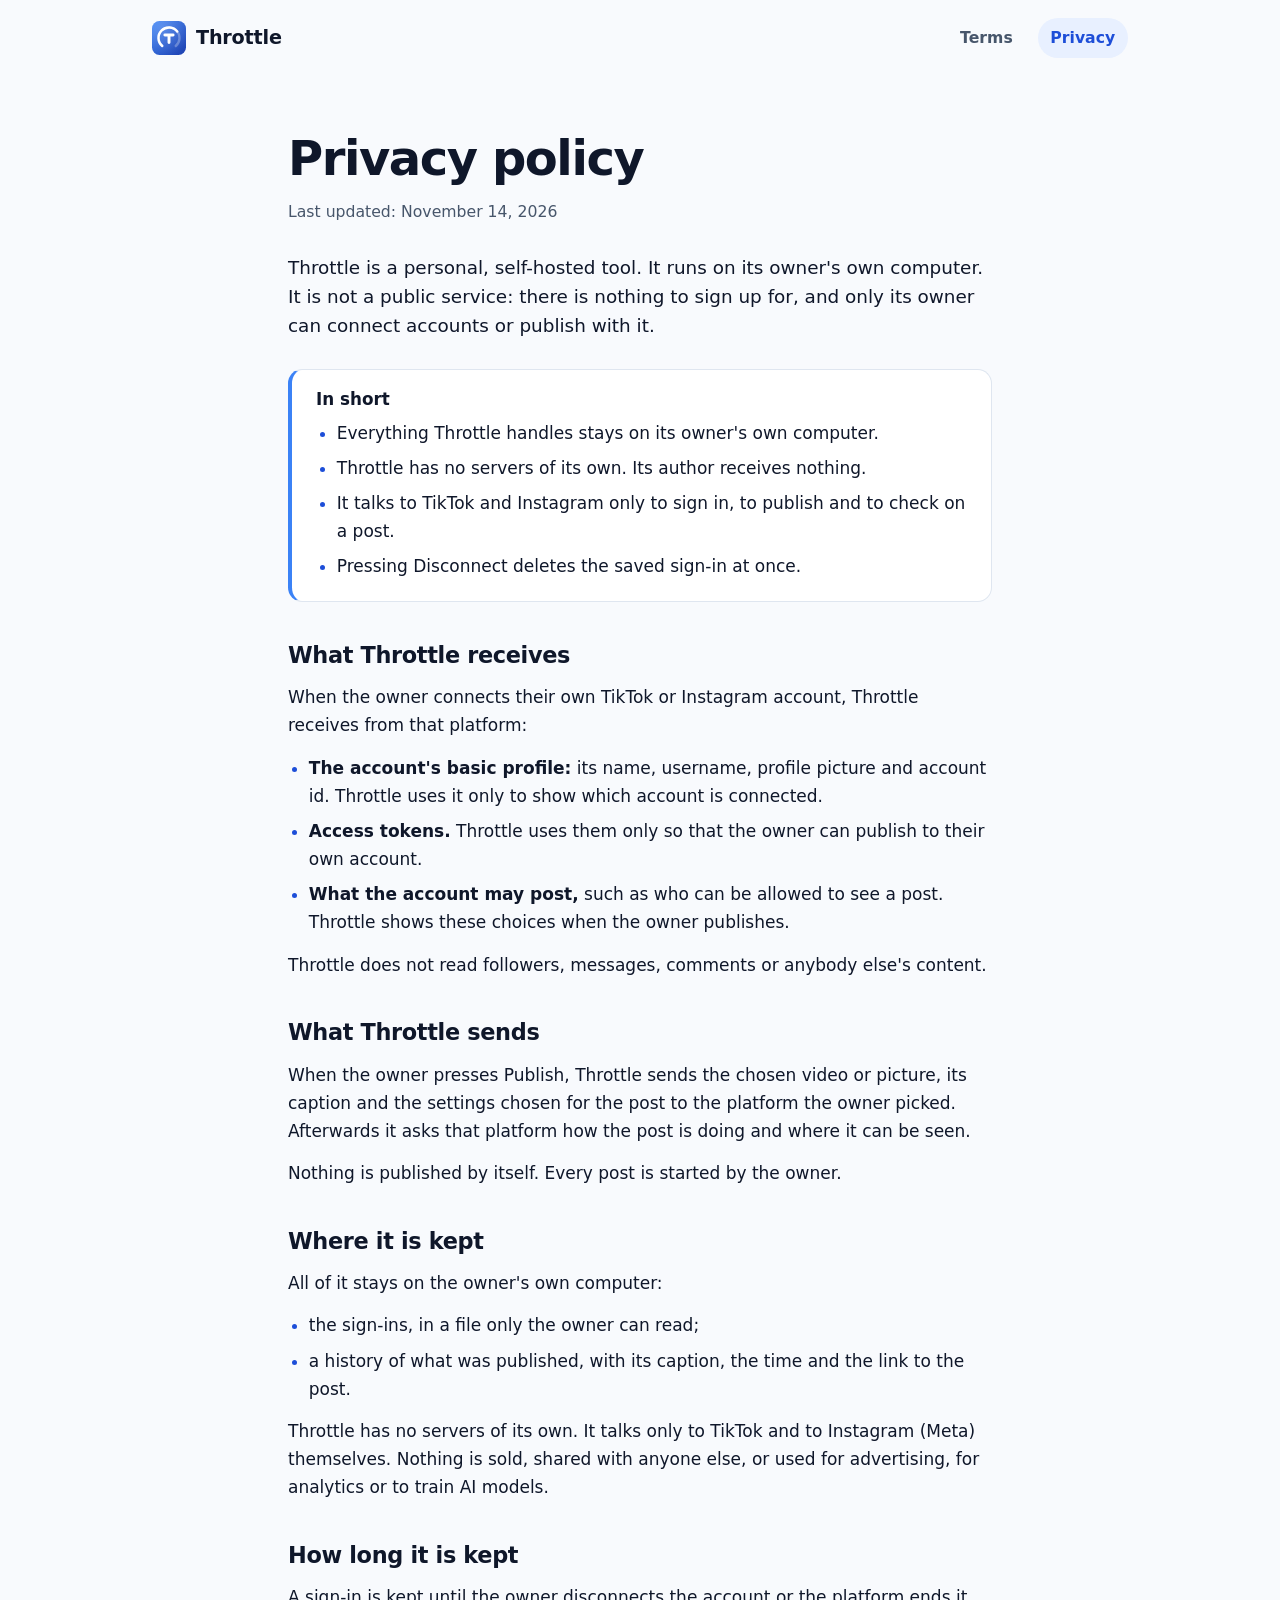
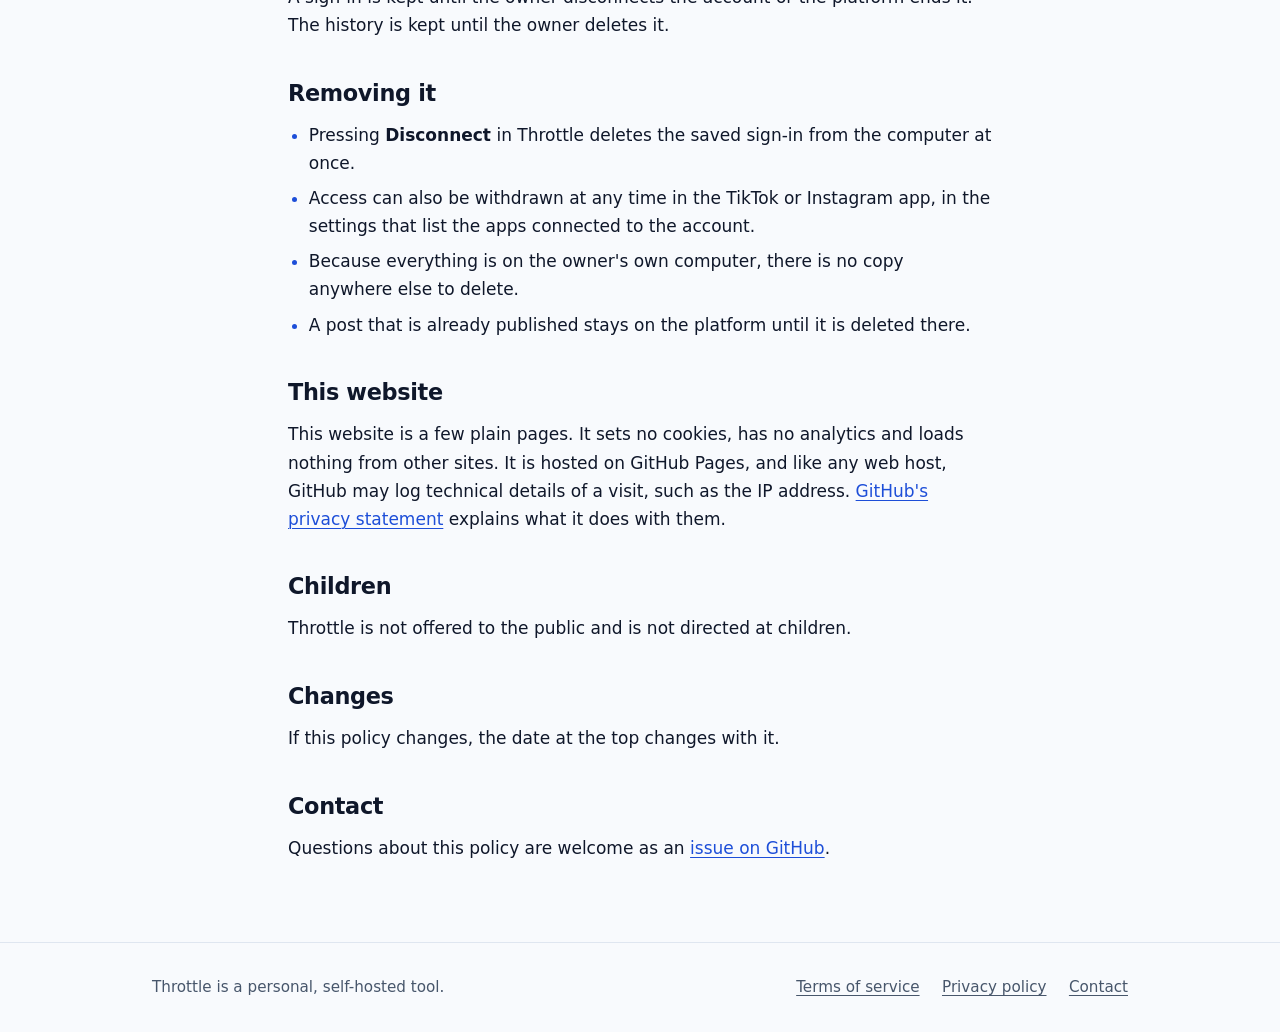
==== privacy.html @ 97208fbb "startup" ====
<!doctype html>
<html lang="en">
<head>
  <meta charset="utf-8">
  <meta name="viewport" content="width=device-width, initial-scale=1">
  <meta http-equiv="Content-Security-Policy" content="default-src 'none'; style-src 'self'; img-src 'self'; base-uri 'none'; form-action 'none'">
  <title>Privacy policy | Throttle</title>
  <meta name="description" content="What Throttle handles when its owner connects a TikTok or Instagram account, where it is kept and how to remove it.">
  <meta property="og:type" content="website">
  <meta property="og:site_name" content="Throttle">
  <meta property="og:title" content="Throttle privacy policy">
  <meta property="og:description" content="What Throttle handles when its owner connects a TikTok or Instagram account, where it is kept and how to remove it.">
  <meta name="theme-color" content="#f8fafd" media="(prefers-color-scheme: light)">
  <meta name="theme-color" content="#0a1020" media="(prefers-color-scheme: dark)">
  <link rel="icon" href="assets/icon-32.png" sizes="32x32" type="image/png">
  <link rel="icon" href="assets/icon.svg" type="image/svg+xml">
  <link rel="apple-touch-icon" href="assets/icon-180.png">
  <link rel="stylesheet" href="assets/site.css">
</head>
<body>
  <a class="skip" href="#main">Skip to the content</a>

  <header class="top">
    <div class="wrap">
      <a class="brand" href="index.html">
        <img src="assets/icon.svg" alt="" width="34" height="34">
        <span>Throttle</span>
      </a>
      <nav class="nav" aria-label="Pages">
        <a href="terms.html">Terms</a>
        <a href="privacy.html" aria-current="page">Privacy</a>
      </nav>
    </div>
  </header>

  <main id="main" class="doc">
    <article class="wrap">
      <h1>Privacy policy</h1>
      <p class="dated">Last updated: November 14, 2026</p>

      <p class="opening">Throttle is a personal, self-hosted tool. It runs on its owner's own computer. It is not a public service: there is nothing to sign up for, and only its owner can connect accounts or publish with it.</p>

      <section class="short" aria-labelledby="short">
        <h2 id="short">In short</h2>
        <ul>
          <li>Everything Throttle handles stays on its owner's own computer.</li>
          <li>Throttle has no servers of its own. Its author receives nothing.</li>
          <li>It talks to TikTok and Instagram only to sign in, to publish and to check on a post.</li>
          <li>Pressing Disconnect deletes the saved sign-in at once.</li>
        </ul>
      </section>

      <h2 id="receives">What Throttle receives</h2>
      <p>When the owner connects their own TikTok or Instagram account, Throttle receives from that platform:</p>
      <ul>
        <li><strong>The account's basic profile:</strong> its name, username, profile picture and account id. Throttle uses it only to show which account is connected.</li>
        <li><strong>Access tokens.</strong> Throttle uses them only so that the owner can publish to their own account.</li>
        <li><strong>What the account may post,</strong> such as who can be allowed to see a post. Throttle shows these choices when the owner publishes.</li>
      </ul>
      <p>Throttle does not read followers, messages, comments or anybody else's content.</p>

      <h2 id="sends">What Throttle sends</h2>
      <p>When the owner presses Publish, Throttle sends the chosen video or picture, its caption and the settings chosen for the post to the platform the owner picked. Afterwards it asks that platform how the post is doing and where it can be seen.</p>
      <p>Nothing is published by itself. Every post is started by the owner.</p>

      <h2 id="kept">Where it is kept</h2>
      <p>All of it stays on the owner's own computer:</p>
      <ul>
        <li>the sign-ins, in a file only the owner can read;</li>
        <li>a history of what was published, with its caption, the time and the link to the post.</li>
      </ul>
      <p>Throttle has no servers of its own. It talks only to TikTok and to Instagram (Meta) themselves. Nothing is sold, shared with anyone else, or used for advertising, for analytics or to train AI models.</p>

      <h2 id="long">How long it is kept</h2>
      <p>A sign-in is kept until the owner disconnects the account or the platform ends it. The history is kept until the owner deletes it.</p>

      <h2 id="removing">Removing it</h2>
      <ul>
        <li>Pressing <strong>Disconnect</strong> in Throttle deletes the saved sign-in from the computer at once.</li>
        <li>Access can also be withdrawn at any time in the TikTok or Instagram app, in the settings that list the apps connected to the account.</li>
        <li>Because everything is on the owner's own computer, there is no copy anywhere else to delete.</li>
        <li>A post that is already published stays on the platform until it is deleted there.</li>
      </ul>

      <h2 id="site">This website</h2>
      <p>This website is a few plain pages. It sets no cookies, has no analytics and loads nothing from other sites. It is hosted on GitHub Pages, and like any web host, GitHub may log technical details of a visit, such as the IP address. <a href="https://docs.github.com/en/site-policy/privacy-policies/github-general-privacy-statement">GitHub's privacy statement</a> explains what it does with them.</p>

      <h2 id="children">Children</h2>
      <p>Throttle is not offered to the public and is not directed at children.</p>

      <h2 id="changes">Changes</h2>
      <p>If this policy changes, the date at the top changes with it.</p>

      <h2 id="contact">Contact</h2>
      <p>Questions about this policy are welcome as an <a href="https://github.com/p0six/throttle-web/issues">issue on GitHub</a>.</p>
    </article>
  </main>

  <footer class="foot">
    <div class="wrap">
      <p>Throttle is a personal, self-hosted tool.</p>
      <nav aria-label="Footer">
        <a href="terms.html">Terms of service</a>
        <a href="privacy.html" aria-current="page">Privacy policy</a>
        <a href="https://github.com/p0six/throttle-web/issues">Contact</a>
      </nav>
    </div>
  </footer>
</body>
</html>
---- assets/site.css ----
/* Throttle website. Plain CSS, no build step, nothing loaded from other sites. */

:root {
  color-scheme: light dark;

  --bg: #f8fafd;
  --surface: #ffffff;
  --ink: #0f172a;
  --muted: #47566b;
  --line: #dfe6f0;
  --accent: #1d4ed8;
  --accent-ink: #ffffff;
  --accent-soft: #e8f0ff;
  --ring: #3b82f6;
  --shadow: 0 1px 2px rgb(15 23 42 / 0.05), 0 12px 32px rgb(15 23 42 / 0.07);

  --sans: system-ui, -apple-system, "Segoe UI", Roboto, "Helvetica Neue", Arial, sans-serif;
  --round: ui-rounded, "SF Pro Rounded", system-ui, -apple-system, "Segoe UI", Roboto, "Helvetica Neue",
    Arial, sans-serif;

  --page: 66rem;
  --text: 44rem;
  --gutter: clamp(1.25rem, 4vw, 2.5rem);
}

@media (prefers-color-scheme: dark) {
  :root {
    --bg: #0a1020;
    --surface: #111a2f;
    --ink: #e9eefb;
    --muted: #a3b2cc;
    --line: #223050;
    --accent: #8fb6ff;
    --accent-ink: #0a1020;
    --accent-soft: #16233f;
    --ring: #60a5fa;
    --shadow: 0 1px 2px rgb(0 0 0 / 0.3), 0 12px 32px rgb(0 0 0 / 0.35);
  }
}

*,
*::before,
*::after {
  box-sizing: border-box;
}

html {
  -webkit-text-size-adjust: 100%;
  text-size-adjust: 100%;
  scroll-behavior: smooth;
}

body {
  margin: 0;
  min-height: 100vh;
  min-height: 100dvh;
  display: flex;
  flex-direction: column;
  background: var(--bg);
  color: var(--ink);
  font: 1.0625rem/1.65 var(--sans);
  -webkit-font-smoothing: antialiased;
  text-rendering: optimizeLegibility;
}

main {
  flex: 1;
}

img,
svg {
  display: block;
  max-width: 100%;
}

h1,
h2,
h3 {
  margin: 0;
  font-family: var(--round);
  line-height: 1.15;
  letter-spacing: -0.02em;
  text-wrap: balance;
}

p {
  margin: 0;
  text-wrap: pretty;
}

a {
  color: var(--accent);
  text-underline-offset: 0.18em;
  text-decoration-thickness: 0.07em;
}

a:hover {
  text-decoration-thickness: 0.12em;
}

:focus-visible {
  outline: 3px solid var(--ring);
  outline-offset: 3px;
  border-radius: 6px;
}

.wrap {
  width: 100%;
  max-width: var(--page);
  margin-inline: auto;
  padding-inline: var(--gutter);
}

.skip {
  position: absolute;
  left: var(--gutter);
  top: -4rem;
  z-index: 10;
  padding: 0.6rem 1rem;
  border-radius: 0.6rem;
  background: var(--accent);
  color: var(--accent-ink);
  font-weight: 600;
  text-decoration: none;
}

.skip:focus {
  top: 0.75rem;
}

/* ---------------------------------------------------------------- header */

.top {
  padding-block: 1.1rem;
}

.top .wrap {
  display: flex;
  align-items: center;
  justify-content: space-between;
  gap: 1rem;
}

.brand {
  display: inline-flex;
  align-items: center;
  gap: 0.65rem;
  color: var(--ink);
  font: 700 1.2rem/1 var(--round);
  letter-spacing: -0.01em;
  text-decoration: none;
}

.brand img {
  width: 2.1rem;
  height: 2.1rem;
}

.nav {
  display: flex;
  gap: clamp(0.25rem, 2vw, 0.75rem);
}

.nav a {
  padding: 0.45rem 0.8rem;
  border-radius: 999px;
  color: var(--muted);
  font-size: 0.98rem;
  font-weight: 550;
  text-decoration: none;
}

.nav a:hover {
  background: var(--accent-soft);
  color: var(--ink);
}

.nav a[aria-current="page"] {
  background: var(--accent-soft);
  color: var(--accent);
}

/* ------------------------------------------------------------------ hero */

.hero {
  padding-block: clamp(2.5rem, 7vw, 5.5rem) clamp(2.5rem, 6vw, 4.5rem);
}

.hero .wrap {
  display: grid;
  grid-template-columns: minmax(0, 1.25fr) minmax(0, 0.75fr);
  align-items: center;
  gap: clamp(2rem, 5vw, 4rem);
}

.eyebrow {
  display: inline-block;
  margin-bottom: 1.1rem;
  padding: 0.3rem 0.8rem;
  border-radius: 999px;
  background: var(--accent-soft);
  color: var(--accent);
  font-size: 0.9rem;
  font-weight: 600;
}

.hero h1 {
  font-size: clamp(2.3rem, 4.2vw + 1.1rem, 4rem);
  font-weight: 800;
  letter-spacing: -0.035em;
  line-height: 1.04;
}

.hero .lead {
  margin-top: 1.3rem;
  max-width: 36rem;
  color: var(--muted);
  font-size: clamp(1.1rem, 0.6vw + 1rem, 1.3rem);
  line-height: 1.55;
}

.actions {
  display: flex;
  flex-wrap: wrap;
  gap: 0.75rem;
  margin-top: 2rem;
}

.button {
  display: inline-flex;
  align-items: center;
  justify-content: center;
  min-height: 2.9rem;
  padding: 0.6rem 1.25rem;
  border: 1px solid transparent;
  border-radius: 999px;
  font-weight: 600;
  text-decoration: none;
}

.button.primary {
  background: var(--accent);
  color: var(--accent-ink);
}

.button.primary:hover {
  filter: brightness(1.08);
}

.button.quiet {
  border-color: var(--line);
  background: var(--surface);
  color: var(--ink);
}

.button.quiet:hover {
  border-color: var(--ring);
}

/* The app icon, in front of a gauge that fills as far as the throttle is pushed. */
.emblem {
  position: relative;
  justify-self: center;
  width: min(100%, 21rem);
  aspect-ratio: 1;
  display: grid;
  place-items: center;
}

.emblem .gauge {
  position: absolute;
  inset: 0;
  width: 100%;
  height: 100%;
  overflow: visible;
}

.gauge path {
  fill: none;
  stroke: var(--ring);
  stroke-width: 20;
  stroke-linecap: round;
}

.gauge .rest {
  opacity: 0.16;
}

.gauge .pushed {
  opacity: 0.85;
  stroke-dasharray: 100;
  stroke-dashoffset: 0;
  animation: push 1.4s cubic-bezier(0.2, 0.7, 0.2, 1) 0.15s backwards;
}

@keyframes push {
  from {
    stroke-dashoffset: 100;
  }
}

.emblem .tile {
  position: relative;
  width: 52%;
  height: auto;
  border-radius: 22.3%;
  box-shadow: 0 2px 4px rgb(15 23 42 / 0.12), 0 24px 48px rgb(30 64 175 / 0.28);
}

/* -------------------------------------------------------------- sections */

.band {
  padding-block: clamp(2.5rem, 6vw, 4.5rem);
}

.band.tinted {
  border-block: 1px solid var(--line);
  background: var(--surface);
}

.band h2 {
  font-size: clamp(1.6rem, 1.6vw + 1.1rem, 2.25rem);
  font-weight: 750;
}

.band .intro {
  margin-top: 0.7rem;
  max-width: 40rem;
  color: var(--muted);
}

.cards {
  display: grid;
  grid-template-columns: repeat(2, minmax(0, 1fr));
  gap: 1rem;
  margin: 2rem 0 0;
  padding: 0;
  list-style: none;
}

.card {
  padding: 1.5rem;
  border: 1px solid var(--line);
  border-radius: 1.1rem;
  background: var(--surface);
}

.card .glyph {
  width: 2.75rem;
  height: 2.75rem;
  margin-bottom: 1rem;
  padding: 0.6rem;
  border-radius: 0.8rem;
  background: var(--accent-soft);
  color: var(--accent);
}

.glyph svg {
  width: 100%;
  height: 100%;
  fill: none;
  stroke: currentColor;
  stroke-width: 1.8;
  stroke-linecap: round;
  stroke-linejoin: round;
}

.card h3,
.steps h3 {
  font-size: 1.15rem;
  font-weight: 700;
  letter-spacing: -0.01em;
}

.card p,
.steps p {
  margin-top: 0.45rem;
  color: var(--muted);
  font-size: 1rem;
  line-height: 1.6;
}

.steps {
  display: grid;
  grid-template-columns: repeat(3, minmax(0, 1fr));
  gap: clamp(1.25rem, 3vw, 2.5rem);
  margin: 2.25rem 0 0;
  padding: 0;
  list-style: none;
  counter-reset: step;
}

.steps li {
  counter-increment: step;
}

.steps li::before {
  content: counter(step);
  display: grid;
  place-items: center;
  width: 2.2rem;
  height: 2.2rem;
  margin-bottom: 0.9rem;
  border-radius: 50%;
  background: var(--accent);
  color: var(--accent-ink);
  font: 700 1rem/1 var(--round);
}

.note {
  display: grid;
  grid-template-columns: minmax(0, 1fr) auto;
  align-items: center;
  gap: 1.5rem 2.5rem;
  padding: clamp(1.5rem, 4vw, 2.5rem);
  border: 1px solid var(--line);
  border-radius: 1.4rem;
  background: var(--surface);
  box-shadow: var(--shadow);
}

.note h2 {
  font-size: clamp(1.4rem, 1.2vw + 1.05rem, 1.85rem);
}

.note p {
  margin-top: 0.6rem;
  max-width: 38rem;
  color: var(--muted);
}

.note .actions {
  margin-top: 0;
}

/* ----------------------------------------------- terms and privacy pages */

.doc {
  padding-block: clamp(2rem, 5vw, 3.5rem) clamp(3rem, 7vw, 5rem);
}

.doc .wrap {
  max-width: calc(var(--text) + 2 * var(--gutter));
}

.doc h1 {
  font-size: clamp(2rem, 2.6vw + 1.2rem, 3rem);
  font-weight: 800;
  letter-spacing: -0.03em;
}

.doc .dated {
  margin-top: 0.75rem;
  color: var(--muted);
  font-size: 0.98rem;
}

.doc .opening {
  margin-top: 1.75rem;
  font-size: 1.15rem;
  line-height: 1.6;
}

.doc h2 {
  margin-top: 2.6rem;
  font-size: 1.4rem;
  font-weight: 750;
  letter-spacing: -0.015em;
  scroll-margin-top: 1.5rem;
}

.doc p,
.doc ul,
.doc ol {
  margin-top: 0.9rem;
}

.doc ul,
.doc ol {
  margin-bottom: 0;
  padding-left: 1.3rem;
}

.doc li + li {
  margin-top: 0.45rem;
}

.doc li::marker {
  color: var(--accent);
}

.doc strong {
  font-weight: 650;
}

.short {
  margin-top: 1.75rem;
  padding: 1.25rem 1.5rem;
  border: 1px solid var(--line);
  border-left: 4px solid var(--ring);
  border-radius: 0.9rem;
  background: var(--surface);
}

.short h2 {
  margin-top: 0;
  font-size: 1.05rem;
  letter-spacing: 0;
}

.short ul {
  margin-top: 0.6rem;
}

/* ---------------------------------------------------------------- footer */

.foot {
  padding-block: 2rem;
  border-top: 1px solid var(--line);
  color: var(--muted);
  font-size: 0.95rem;
}

.foot .wrap {
  display: flex;
  flex-wrap: wrap;
  align-items: center;
  justify-content: space-between;
  gap: 0.75rem 2rem;
}

.foot nav {
  display: flex;
  flex-wrap: wrap;
  gap: 0.4rem 1.4rem;
}

.foot a {
  color: var(--muted);
}

.foot a:hover {
  color: var(--ink);
}

/* ------------------------------------------------------------ small screens */

@media (max-width: 52rem) {
  .hero .wrap {
    grid-template-columns: minmax(0, 1fr);
  }

  .emblem {
    grid-row: 1;
    justify-self: start;
    width: 9.5rem;
    margin-left: -0.6rem;
  }

  .steps {
    grid-template-columns: minmax(0, 1fr);
  }

  .steps li {
    display: grid;
    grid-template-columns: auto minmax(0, 1fr);
    column-gap: 1rem;
  }

  .steps li::before {
    grid-row: span 2;
    margin-bottom: 0;
  }

  .note {
    grid-template-columns: minmax(0, 1fr);
  }
}

@media (max-width: 38rem) {
  .cards {
    grid-template-columns: minmax(0, 1fr);
  }

  .brand span {
    font-size: 1.1rem;
  }

  /* two buttons that don't fit side by side: each gets the full width */
  .actions .button {
    flex: 1 1 auto;
  }

  .nav a {
    padding-inline: 0.6rem;
  }
}

@media (prefers-reduced-motion: reduce) {
  html {
    scroll-behavior: auto;
  }

  .gauge .pushed {
    animation: none;
  }
}

@media print {
  .top,
  .foot nav,
  .skip {
    display: none;
  }

  body {
    background: #fff;
    color: #000;
    font-size: 11pt;
  }

  .short {
    background: none;
  }

  a {
    color: inherit;
  }
}
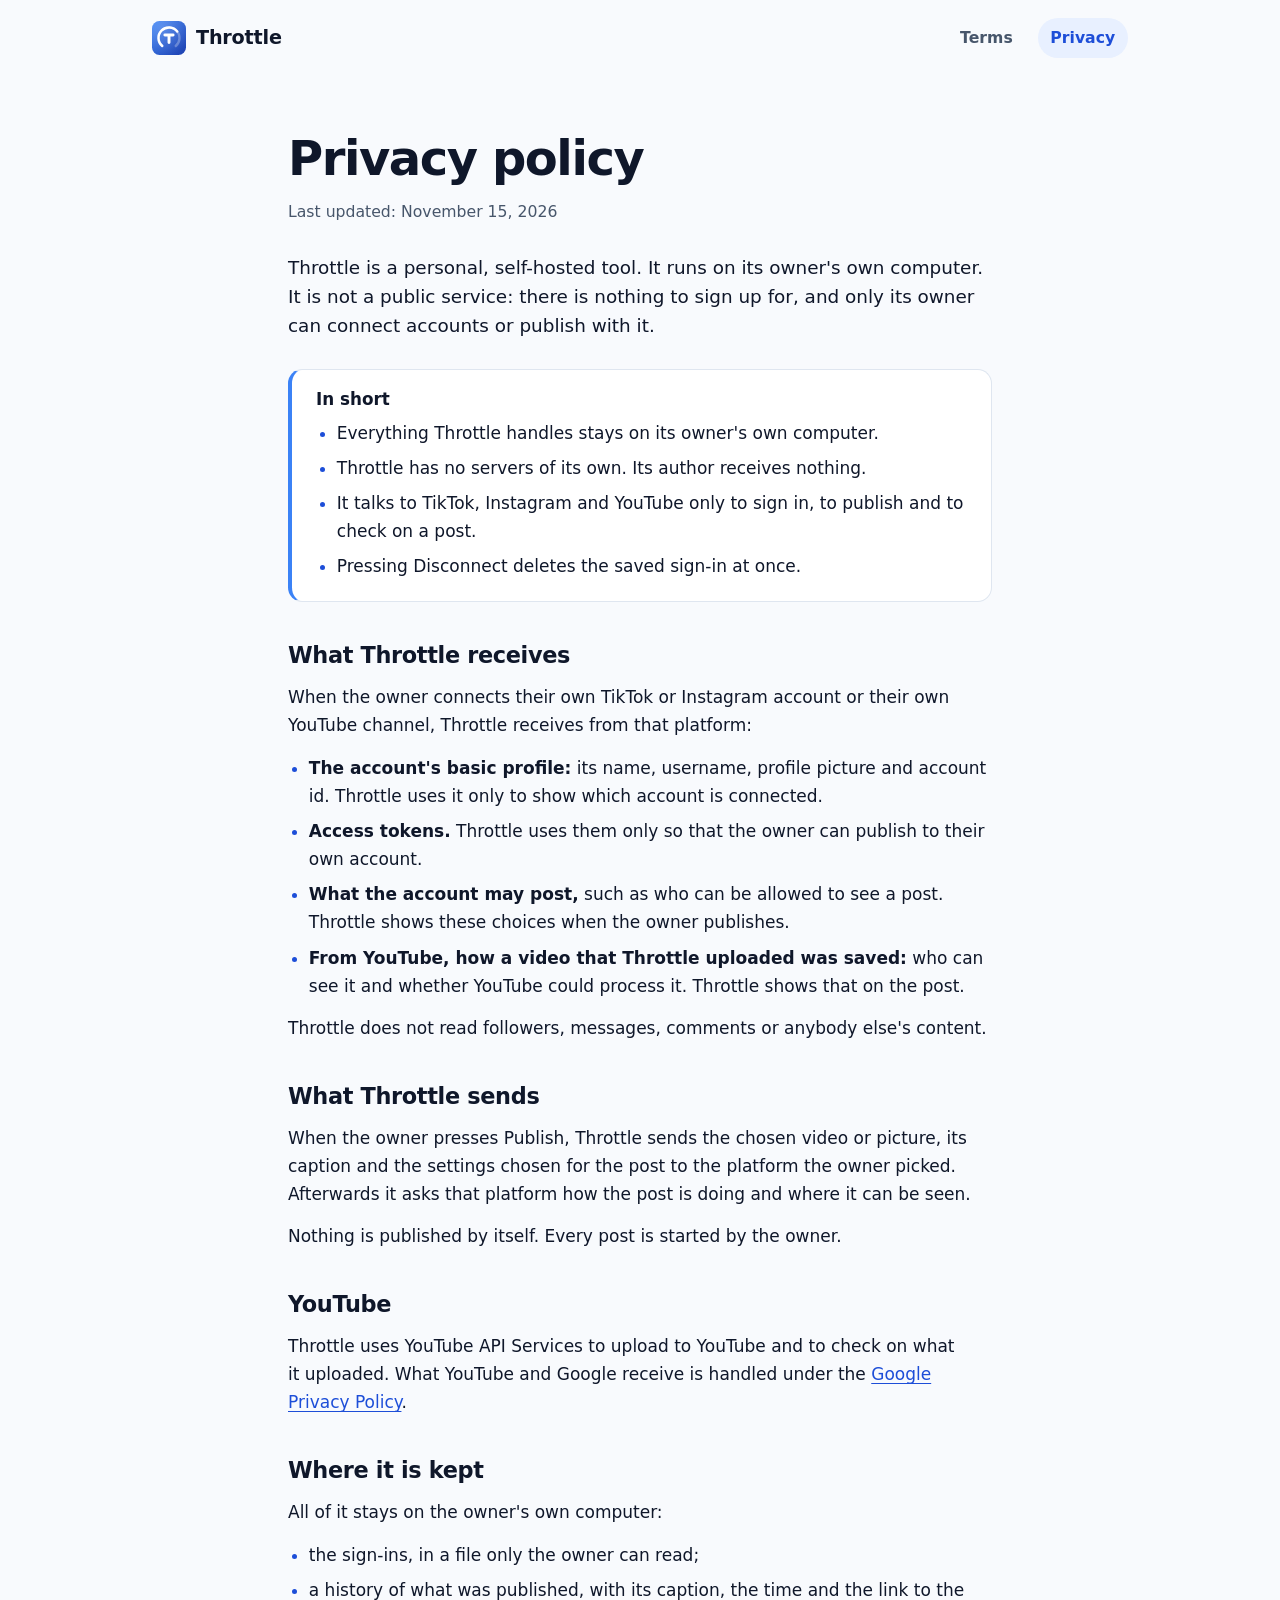
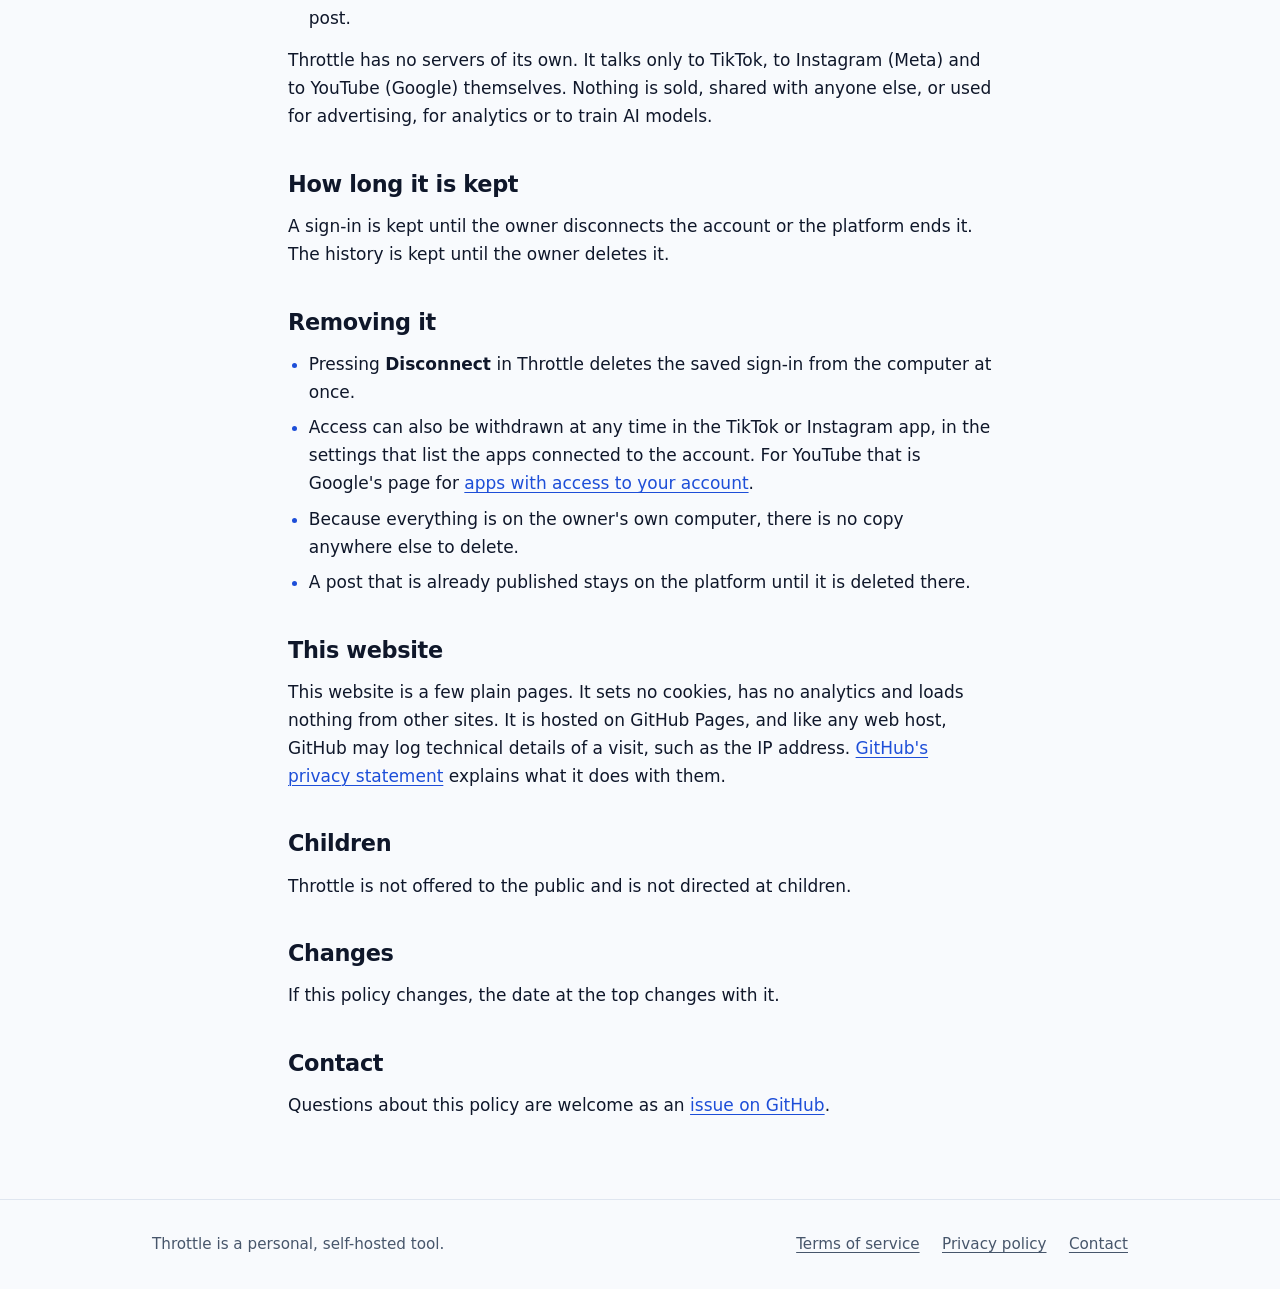
==== commit 1b65b084: "Name YouTube" ====
--- a/privacy.html
+++ b/privacy.html
@@ -5,11 +5,11 @@
   <meta name="viewport" content="width=device-width, initial-scale=1">
   <meta http-equiv="Content-Security-Policy" content="default-src 'none'; style-src 'self'; img-src 'self'; base-uri 'none'; form-action 'none'">
   <title>Privacy policy | Throttle</title>
-  <meta name="description" content="What Throttle handles when its owner connects a TikTok or Instagram account, where it is kept and how to remove it.">
+  <meta name="description" content="What Throttle handles when its owner connects a TikTok, Instagram or YouTube account, where it is kept and how to remove it.">
   <meta property="og:type" content="website">
   <meta property="og:site_name" content="Throttle">
   <meta property="og:title" content="Throttle privacy policy">
-  <meta property="og:description" content="What Throttle handles when its owner connects a TikTok or Instagram account, where it is kept and how to remove it.">
+  <meta property="og:description" content="What Throttle handles when its owner connects a TikTok, Instagram or YouTube account, where it is kept and how to remove it.">
   <meta name="theme-color" content="#f8fafd" media="(prefers-color-scheme: light)">
   <meta name="theme-color" content="#0a1020" media="(prefers-color-scheme: dark)">
   <link rel="icon" href="assets/icon-32.png" sizes="32x32" type="image/png">
@@ -36,7 +36,7 @@
   <main id="main" class="doc">
     <article class="wrap">
       <h1>Privacy policy</h1>
-      <p class="dated">Last updated: November 14, 2026</p>
+      <p class="dated">Last updated: November 15, 2026</p>
 
       <p class="opening">Throttle is a personal, self-hosted tool. It runs on its owner's own computer. It is not a public service: there is nothing to sign up for, and only its owner can connect accounts or publish with it.</p>
 
@@ -45,17 +45,18 @@
         <ul>
           <li>Everything Throttle handles stays on its owner's own computer.</li>
           <li>Throttle has no servers of its own. Its author receives nothing.</li>
-          <li>It talks to TikTok and Instagram only to sign in, to publish and to check on a post.</li>
+          <li>It talks to TikTok, Instagram and YouTube only to sign in, to publish and to check on a post.</li>
           <li>Pressing Disconnect deletes the saved sign-in at once.</li>
         </ul>
       </section>
 
       <h2 id="receives">What Throttle receives</h2>
-      <p>When the owner connects their own TikTok or Instagram account, Throttle receives from that platform:</p>
+      <p>When the owner connects their own TikTok or Instagram account or their own YouTube channel, Throttle receives from that platform:</p>
       <ul>
         <li><strong>The account's basic profile:</strong> its name, username, profile picture and account id. Throttle uses it only to show which account is connected.</li>
         <li><strong>Access tokens.</strong> Throttle uses them only so that the owner can publish to their own account.</li>
         <li><strong>What the account may post,</strong> such as who can be allowed to see a post. Throttle shows these choices when the owner publishes.</li>
+        <li><strong>From YouTube, how a video that Throttle uploaded was saved:</strong> who can see it and whether YouTube could process it. Throttle shows that on the post.</li>
       </ul>
       <p>Throttle does not read followers, messages, comments or anybody else's content.</p>
 
@@ -63,13 +64,16 @@
       <p>When the owner presses Publish, Throttle sends the chosen video or picture, its caption and the settings chosen for the post to the platform the owner picked. Afterwards it asks that platform how the post is doing and where it can be seen.</p>
       <p>Nothing is published by itself. Every post is started by the owner.</p>
 
+      <h2 id="youtube">YouTube</h2>
+      <p>Throttle uses YouTube API Services to upload to YouTube and to check on what it uploaded. What YouTube and Google receive is handled under the <a href="https://policies.google.com/privacy">Google Privacy Policy</a>.</p>
+
       <h2 id="kept">Where it is kept</h2>
       <p>All of it stays on the owner's own computer:</p>
       <ul>
         <li>the sign-ins, in a file only the owner can read;</li>
         <li>a history of what was published, with its caption, the time and the link to the post.</li>
       </ul>
-      <p>Throttle has no servers of its own. It talks only to TikTok and to Instagram (Meta) themselves. Nothing is sold, shared with anyone else, or used for advertising, for analytics or to train AI models.</p>
+      <p>Throttle has no servers of its own. It talks only to TikTok, to Instagram (Meta) and to YouTube (Google) themselves. Nothing is sold, shared with anyone else, or used for advertising, for analytics or to train AI models.</p>
 
       <h2 id="long">How long it is kept</h2>
       <p>A sign-in is kept until the owner disconnects the account or the platform ends it. The history is kept until the owner deletes it.</p>
@@ -77,7 +81,7 @@
       <h2 id="removing">Removing it</h2>
       <ul>
         <li>Pressing <strong>Disconnect</strong> in Throttle deletes the saved sign-in from the computer at once.</li>
-        <li>Access can also be withdrawn at any time in the TikTok or Instagram app, in the settings that list the apps connected to the account.</li>
+        <li>Access can also be withdrawn at any time in the TikTok or Instagram app, in the settings that list the apps connected to the account. For YouTube that is Google's page for <a href="https://security.google.com/settings/security/permissions">apps with access to your account</a>.</li>
         <li>Because everything is on the owner's own computer, there is no copy anywhere else to delete.</li>
         <li>A post that is already published stays on the platform until it is deleted there.</li>
       </ul>
